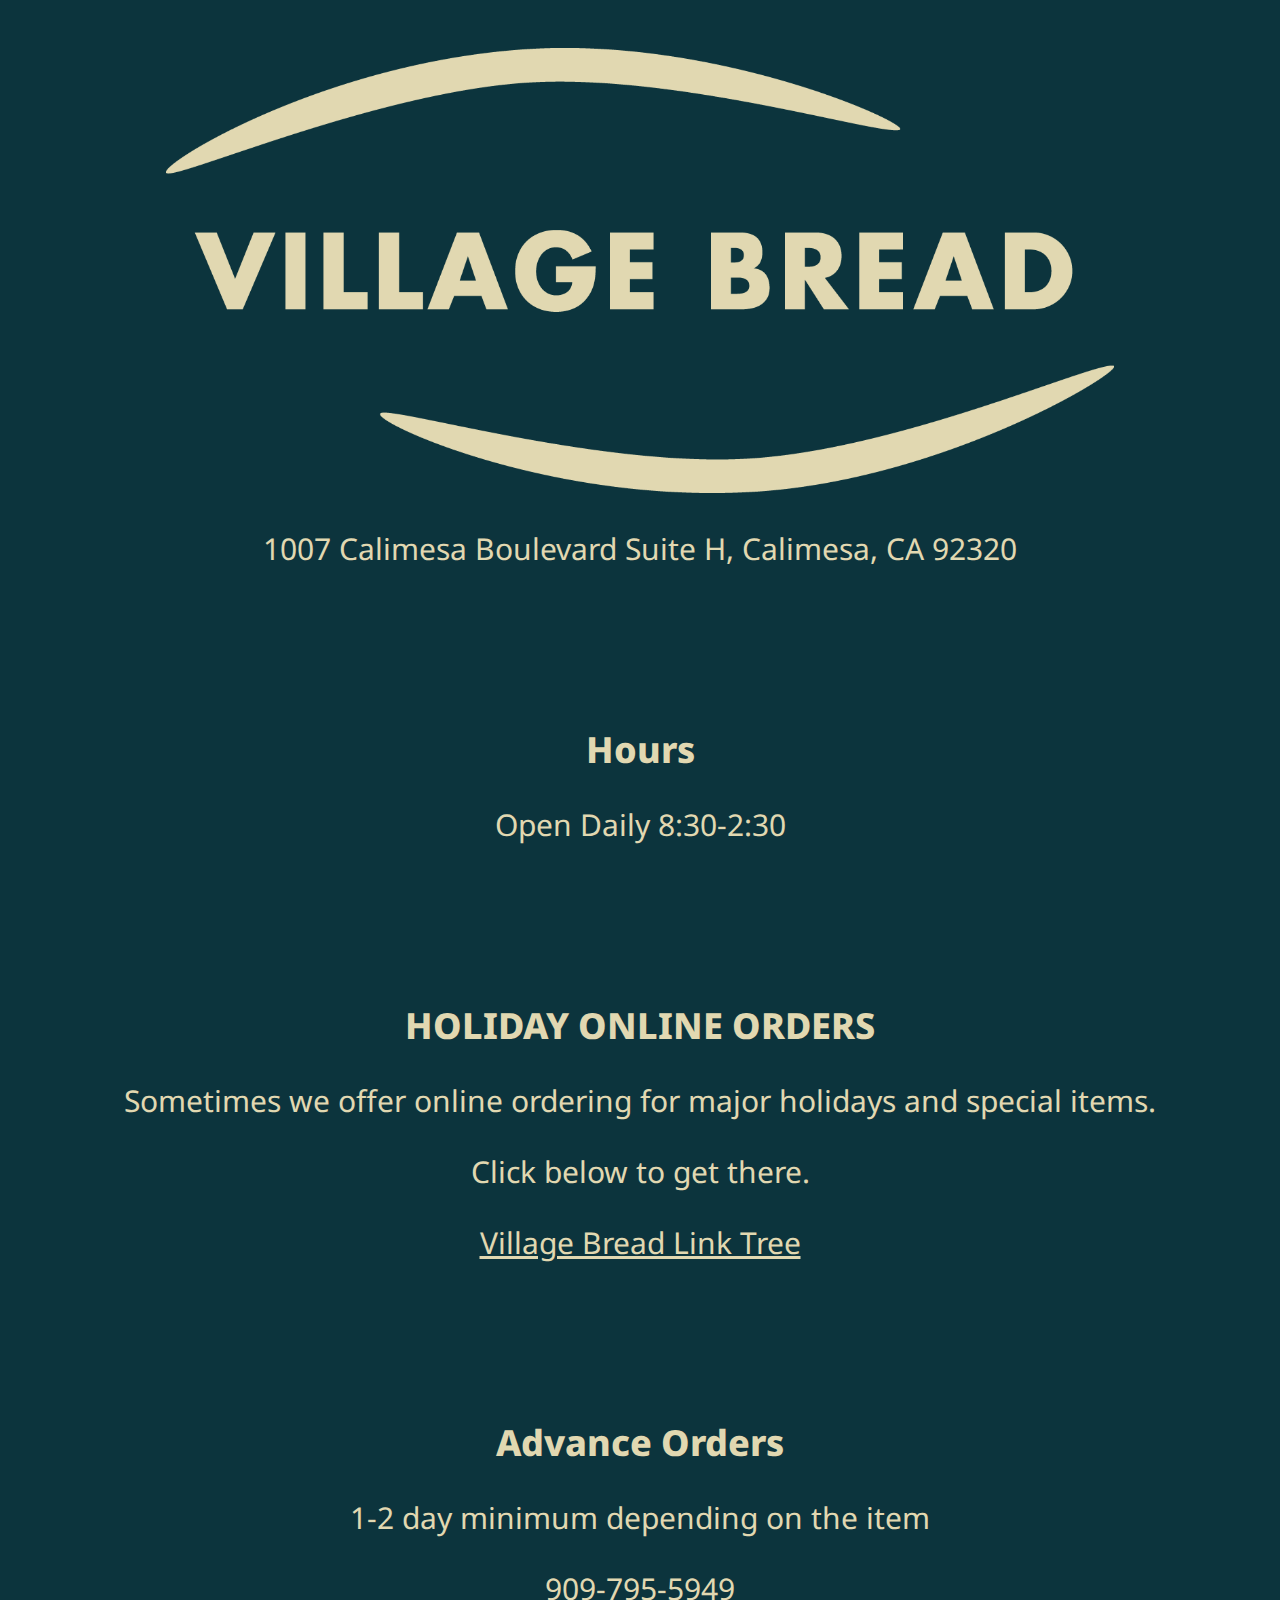
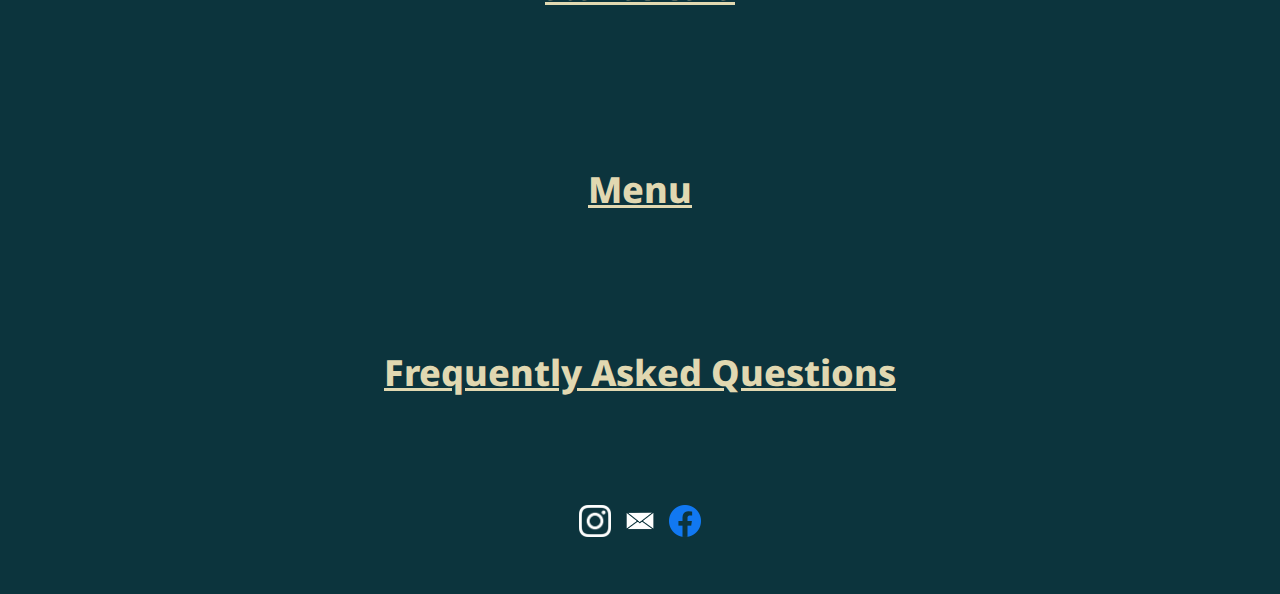
==== index.html @ a6a99154 "Update index.html" ====
<!DOCTYPE html>
<html lang="en">
<head>
  <meta charset="utf-8">
  <meta name="viewport" content="width=device-width">
  <meta name="Description" content="No pies. No cakes. No Squaw. No Sheepherders bread.">
  <title>Village Bread</title>
  <link rel="preload" href="/style.css" as="style" onload="this.onload=null;this.rel='stylesheet'">
  <link rel="stylesheet" href="/style.css">
  <link rel="preconnect" href="https://fonts.googleapis.com">
  <link rel="preconnect" href="https://fonts.gstatic.com" crossorigin>
  <link href="https://fonts.googleapis.com/css2?family=Noto+Sans:wght@400;800&display=swap" rel="stylesheet">
</head>
<body>
  <div class="grid">
    <div class="item">
      <img src="/assets/logo.png" alt="Village Bread">
      <p>1007 Calimesa Boulevard Suite H, Calimesa, CA 92320</p>
    </div>
    <div class="item">
      <h2>Hours</h2>
      <p>Open Daily 8:30-2:30</p>
    </div>
    <div class="item">
      <h2>HOLIDAY ONLINE ORDERS</h2>
      <p>
        Sometimes we offer online ordering for major holidays and special items.</p>
      <p>
        Click below to get there.</p>
      <p>
        <a href=http://linktr.ee/VillageBreadCalimesa>Village Bread Link Tree</a>
      </p>
    </div>
    <div class="item">
      <h2>Advance Orders</h2>
      <p>
        1-2 day minimum depending on the item
      <p>
        <a href="tel:1-909-795-5949">909-795-5949</a>
      </p>
    </div>
    <div class="item">
      <h2>
        <a href="/menu/082020.pdf">Menu</a>
      </h2>
    </div>
    <div class="item">
      <h2>
        <a href="/faq/">Frequently Asked Questions</a>
      </h2>
    </div>
    <div class="item">
      <div class="box">
        <a href="https://www.instagram.com/villagebreadcalimesa/">
          <img class="social" src="/assets/ig.png" alt="instagram">
        </a>
        <a href="mailto:info@villagebreadcalimesa.com">
          <img style="width: 50px;" src="/assets/email.png">
        </a>
        <a href="https://www.facebook.com/villagebreadcalimesa/">
          <img class="social" src="/assets/face.png" alt="facebook">
        </a>
      </div>
    </div>
  </div>
</body>
</html>
---- style.css ----
/* https://blog.logrocket.com/flexible-layouts-without-media-queries/ */
* {
  --fluid-size: var(--min-font-size) * 1px + (var(--max-font-size) - var(--min-font-size)) * ((100vw - 420px) / (1200 - 420));
}

.grid {
  --gap: 0px;
  display: grid;
  gap: var(--gap);

  /* Using clamp() */
  grid-template-columns:
    repeat(
      auto-fit,
      minmax(
        clamp(
          100% - var(--gap),
          (50rem - 100%) * 999,
          100%),
        1fr
      )
    );
}

.item {
  padding: 3rem;
  text-align: center;
}

.item img {
  max-width: 80%;
}

.logo {
  width: 7rem;
}

body {
  padding: 0;
  margin: 0;
  background-color: #0c343d;
  color: #e1d8b1;
  font-family: 'Noto Sans', sans-serif;
  font-weight: 400;
}

h1, h2 {
  font-weight: 800;
  margin-bottom: 0.5rem;
}

h1, h2, p, li {
  font-size:
    clamp(
        var(--min-font-size) * 1px,
        var(--fluid-size),
        var(--max-font-size) * 1px
    );
}

h1 {
  --min-font-size: 40;
  --max-font-size: 60;
}

h2 {
  --min-font-size: 24;
  --max-font-size: 36;
}

p {
  --min-font-size: 18;
  --max-font-size: 30;
}

li {
  --min-font-size: 14;
  --max-font-size: 24;
}

a {
  color: #e1d8b1;
}

a:hover {
  color: #fff2cc;
}

.box {
  display: flex;
  justify-content: center;
  align-items: center;
}

.social {
  width: 40px;
}

/* FAQ - adapted from https://codeconvey.com/html-expand-collapse-text-without-javascript/ */
.accordion > input[name="collapse"] {
  display: none;
}

.accordion .content {
  overflow: hidden;
  height: 0;
  transition: 0.5s;
}

.accordion label {
  cursor: pointer;
}

.accordion .handle label:before {
  content: "~";
  display: inline-block;
  margin-right: 10px;
  line-height: 1.556em;
  vertical-align: middle;
  transition: 0.4s;
}

.accordion > input[name="collapse"]:checked ~ .handle label:before {
    transform: rotate(180deg);
    transform-origin: center;
    transition: 0.4s;
}

.accordion > input[name="collapse"]:checked ~ .content {
  height: unset; /* how to animate variable height? */
  transition: height 0.5s;
}
---- style.css ----
/* https://blog.logrocket.com/flexible-layouts-without-media-queries/ */
* {
  --fluid-size: var(--min-font-size) * 1px + (var(--max-font-size) - var(--min-font-size)) * ((100vw - 420px) / (1200 - 420));
}

.grid {
  --gap: 0px;
  display: grid;
  gap: var(--gap);

  /* Using clamp() */
  grid-template-columns:
    repeat(
      auto-fit,
      minmax(
        clamp(
          100% - var(--gap),
          (50rem - 100%) * 999,
          100%),
        1fr
      )
    );
}

.item {
  padding: 3rem;
  text-align: center;
}

.item img {
  max-width: 80%;
}

.logo {
  width: 7rem;
}

body {
  padding: 0;
  margin: 0;
  background-color: #0c343d;
  color: #e1d8b1;
  font-family: 'Noto Sans', sans-serif;
  font-weight: 400;
}

h1, h2 {
  font-weight: 800;
  margin-bottom: 0.5rem;
}

h1, h2, p, li {
  font-size:
    clamp(
        var(--min-font-size) * 1px,
        var(--fluid-size),
        var(--max-font-size) * 1px
    );
}

h1 {
  --min-font-size: 40;
  --max-font-size: 60;
}

h2 {
  --min-font-size: 24;
  --max-font-size: 36;
}

p {
  --min-font-size: 18;
  --max-font-size: 30;
}

li {
  --min-font-size: 14;
  --max-font-size: 24;
}

a {
  color: #e1d8b1;
}

a:hover {
  color: #fff2cc;
}

.box {
  display: flex;
  justify-content: center;
  align-items: center;
}

.social {
  width: 40px;
}

/* FAQ - adapted from https://codeconvey.com/html-expand-collapse-text-without-javascript/ */
.accordion > input[name="collapse"] {
  display: none;
}

.accordion .content {
  overflow: hidden;
  height: 0;
  transition: 0.5s;
}

.accordion label {
  cursor: pointer;
}

.accordion .handle label:before {
  content: "~";
  display: inline-block;
  margin-right: 10px;
  line-height: 1.556em;
  vertical-align: middle;
  transition: 0.4s;
}

.accordion > input[name="collapse"]:checked ~ .handle label:before {
    transform: rotate(180deg);
    transform-origin: center;
    transition: 0.4s;
}

.accordion > input[name="collapse"]:checked ~ .content {
  height: unset; /* how to animate variable height? */
  transition: height 0.5s;
}
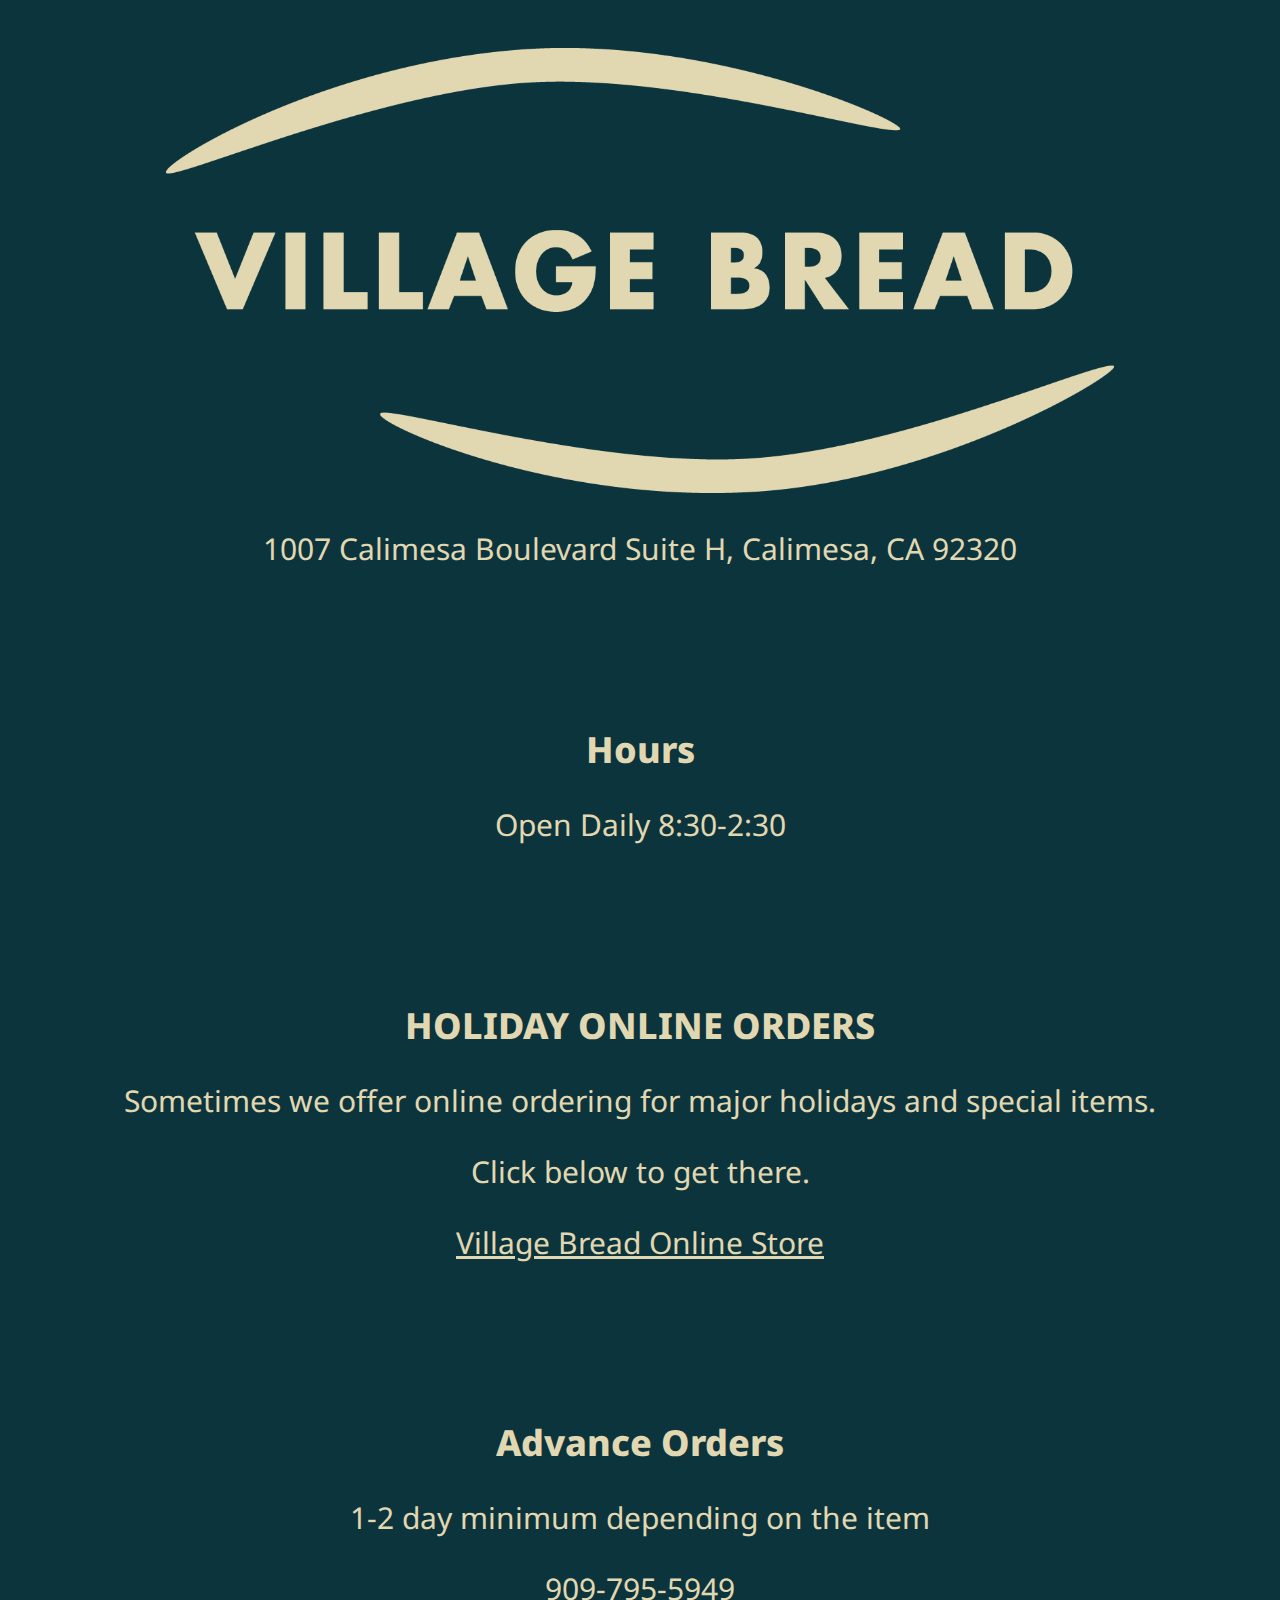
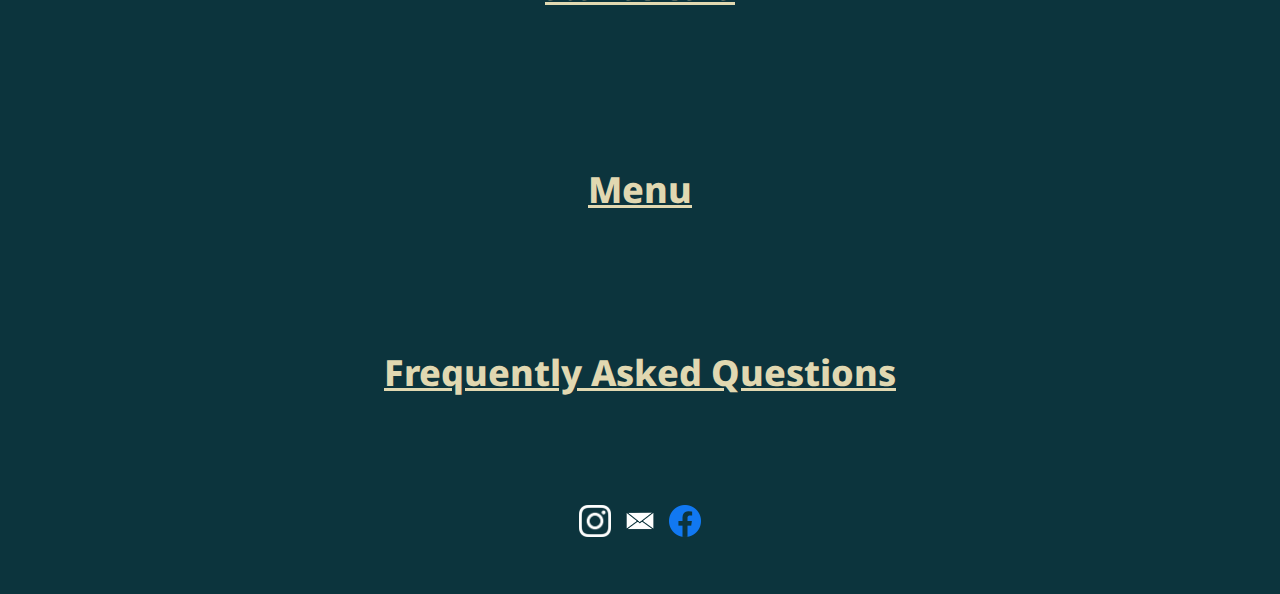
==== commit fc455b4e: "Update index.html" ====
--- a/index.html
+++ b/index.html
@@ -28,7 +28,7 @@
       <p>
         Click below to get there.</p>
       <p>
-        <a href=http://linktr.ee/VillageBreadCalimesa>Village Bread Link Tree</a>
+        <a href="https://village-bread-inc.square.site">Village Bread Online Store</a>
       </p>
     </div>
     <div class="item">
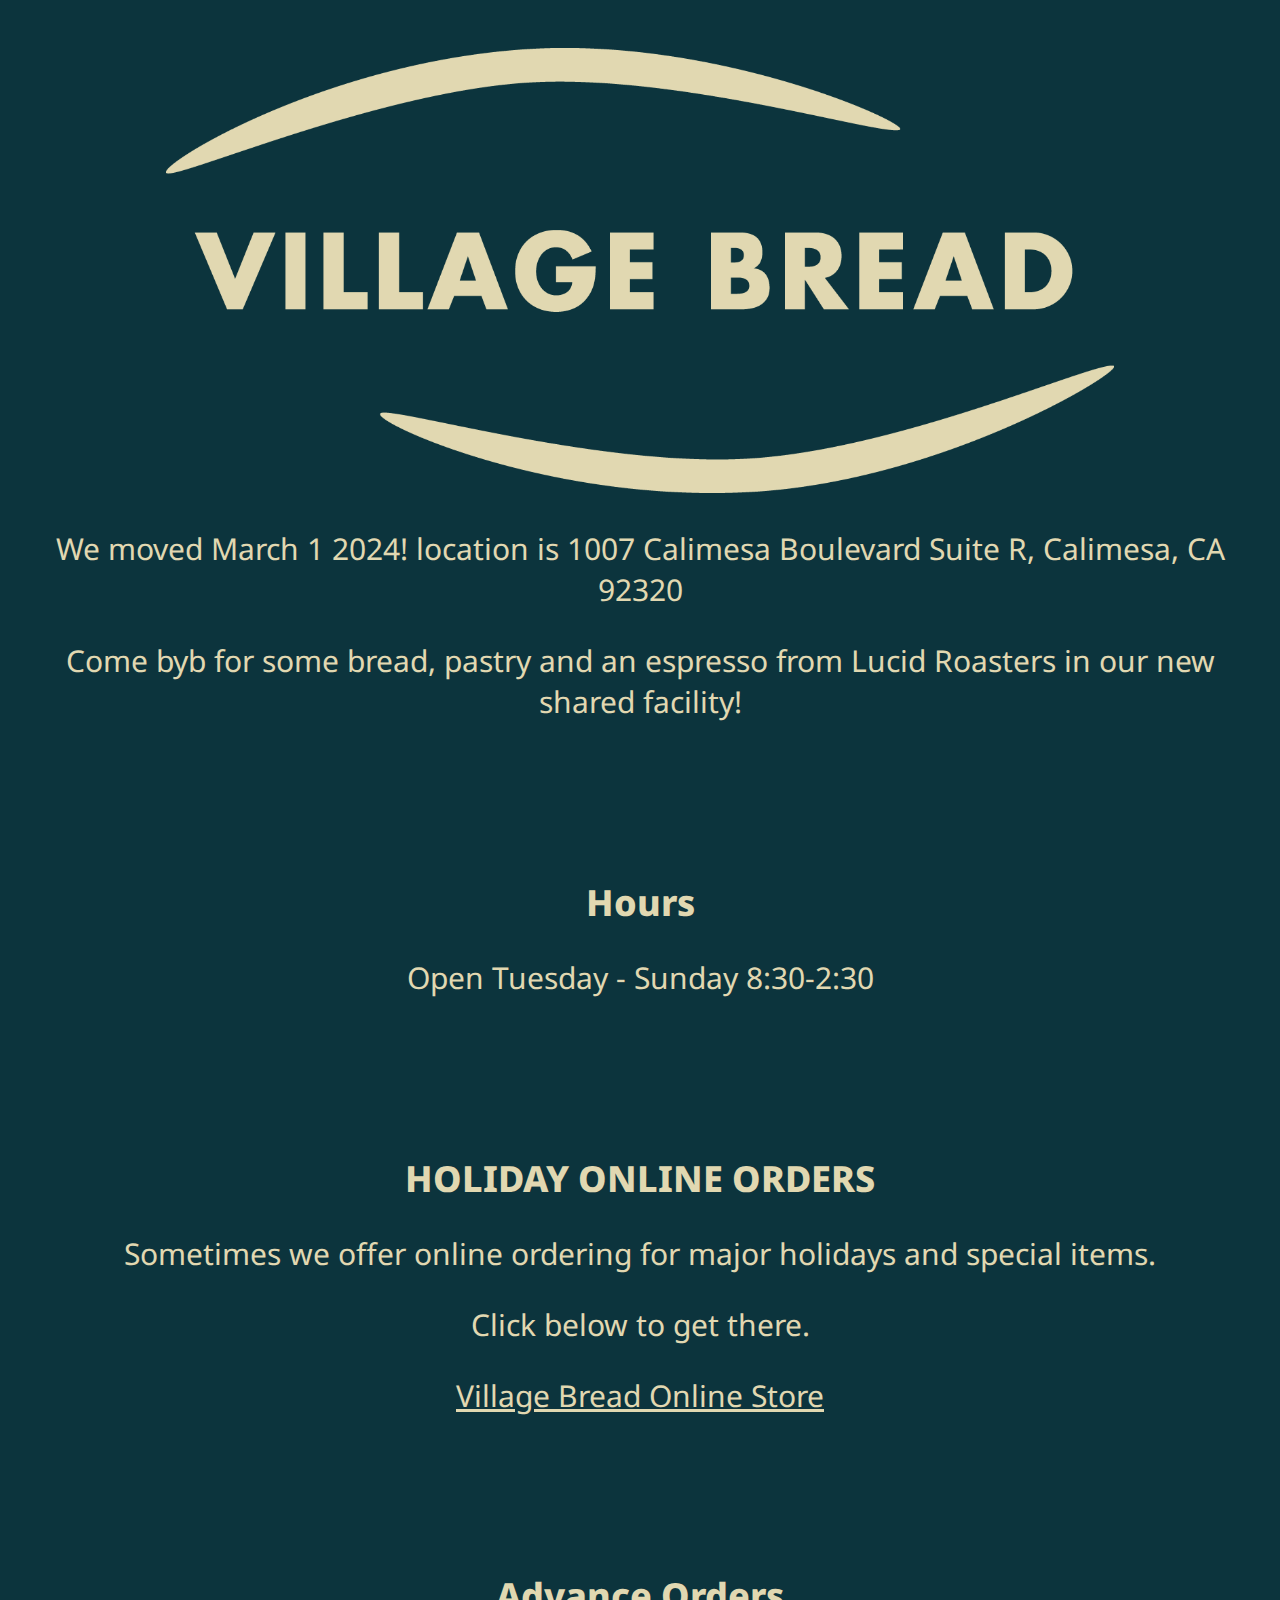
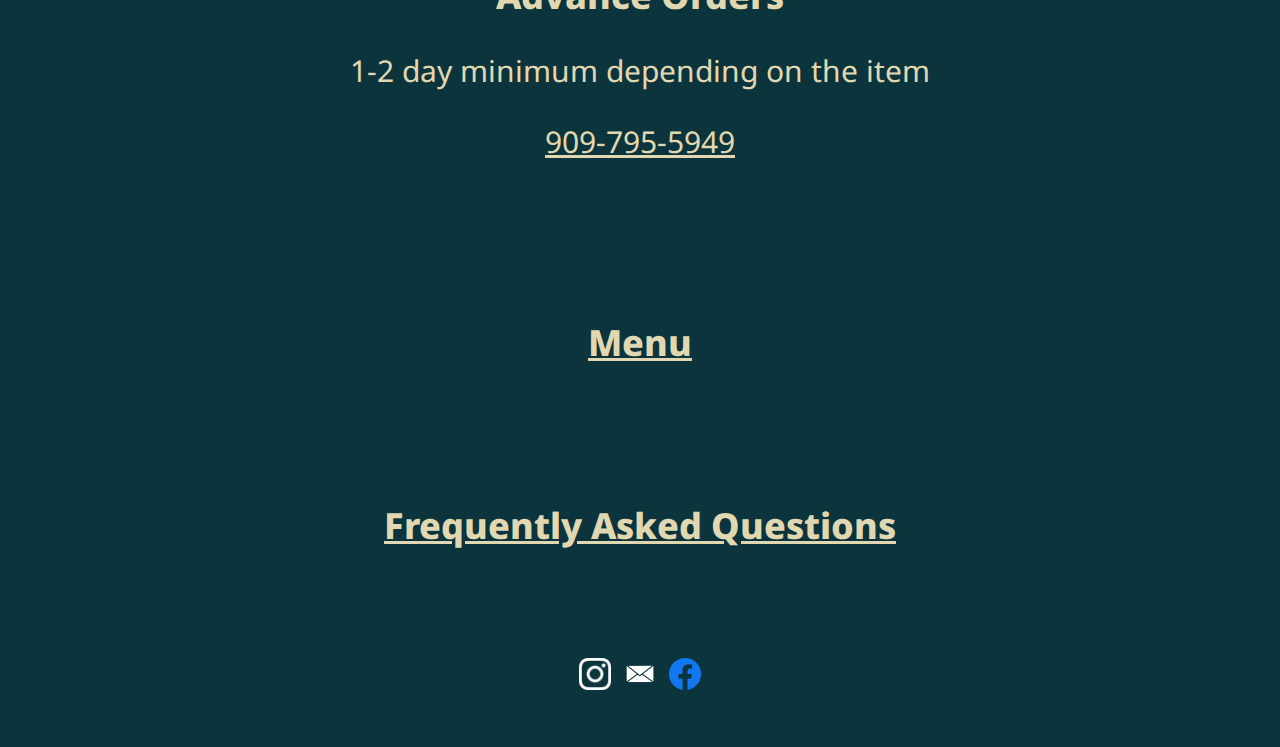
==== commit 17ed7a1b: "Update index.html" ====
--- a/index.html
+++ b/index.html
@@ -15,11 +15,12 @@
   <div class="grid">
     <div class="item">
       <img src="/assets/logo.png" alt="Village Bread">
-      <p>1007 Calimesa Boulevard Suite H, Calimesa, CA 92320</p>
+      <p>We moved March 1 2024!  location is 1007 Calimesa Boulevard Suite R, Calimesa, CA 92320</p>
+      <p>Come byb for some bread, pastry and an espresso from Lucid Roasters in our new shared facility!</p>
     </div>
     <div class="item">
       <h2>Hours</h2>
-      <p>Open Daily 8:30-2:30</p>
+      <p>Open Tuesday - Sunday 8:30-2:30</p>
     </div>
     <div class="item">
       <h2>HOLIDAY ONLINE ORDERS</h2>
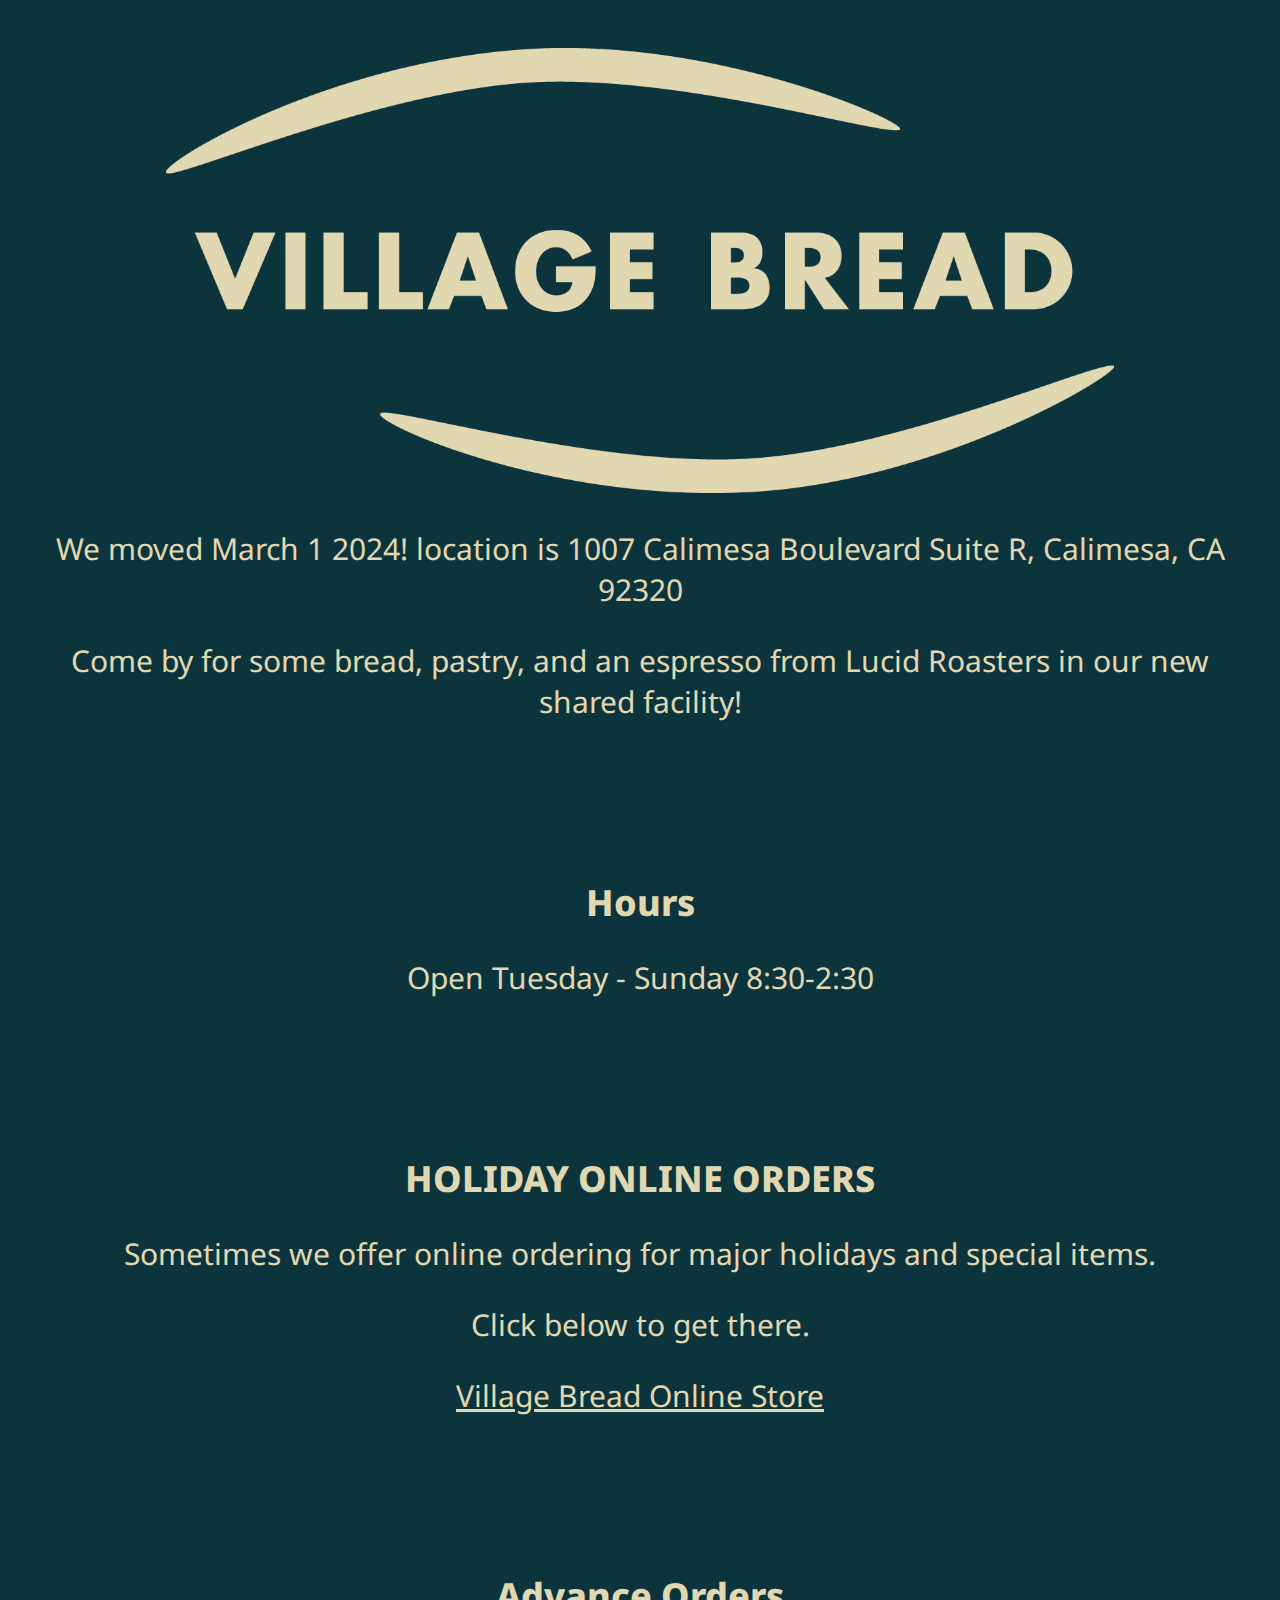
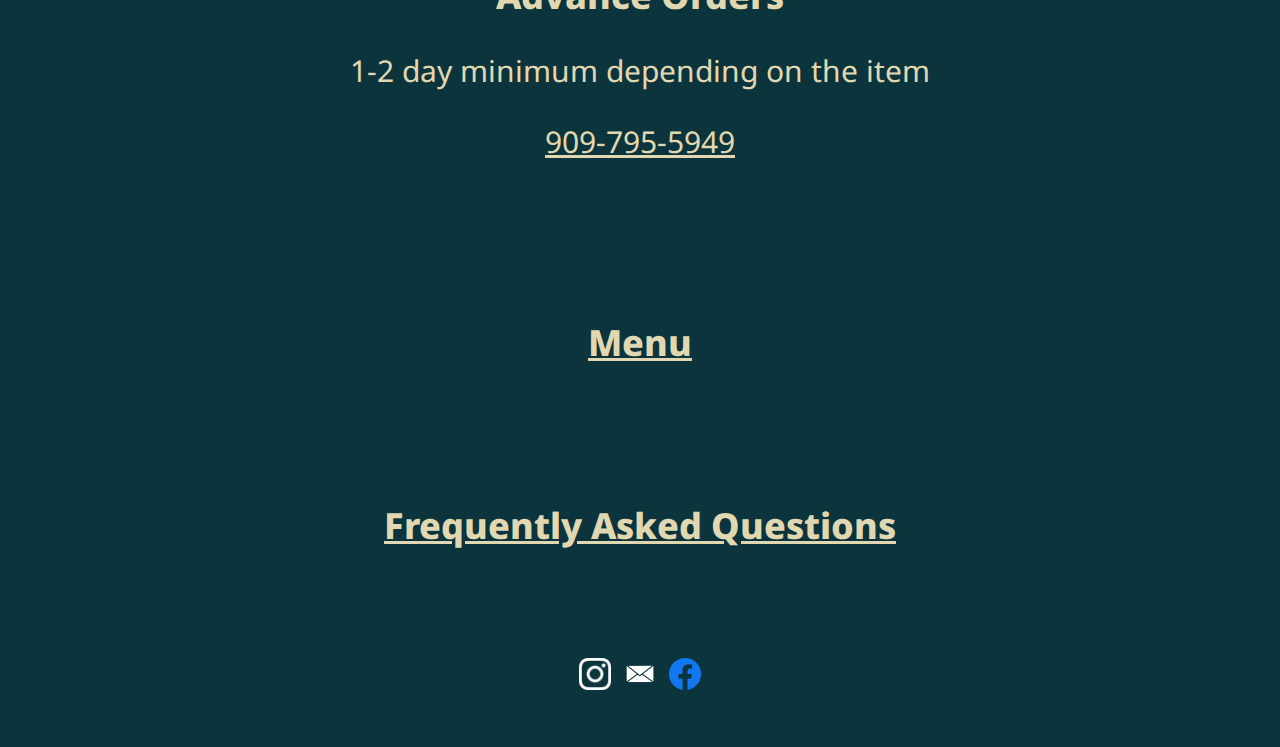
==== commit ec59fd36: "Update index.html" ====
--- a/index.html
+++ b/index.html
@@ -16,7 +16,7 @@
     <div class="item">
       <img src="/assets/logo.png" alt="Village Bread">
       <p>We moved March 1 2024!  location is 1007 Calimesa Boulevard Suite R, Calimesa, CA 92320</p>
-      <p>Come byb for some bread, pastry and an espresso from Lucid Roasters in our new shared facility!</p>
+      <p>Come by for some bread, pastry, and an espresso from Lucid Roasters in our new shared facility!</p>
     </div>
     <div class="item">
       <h2>Hours</h2>
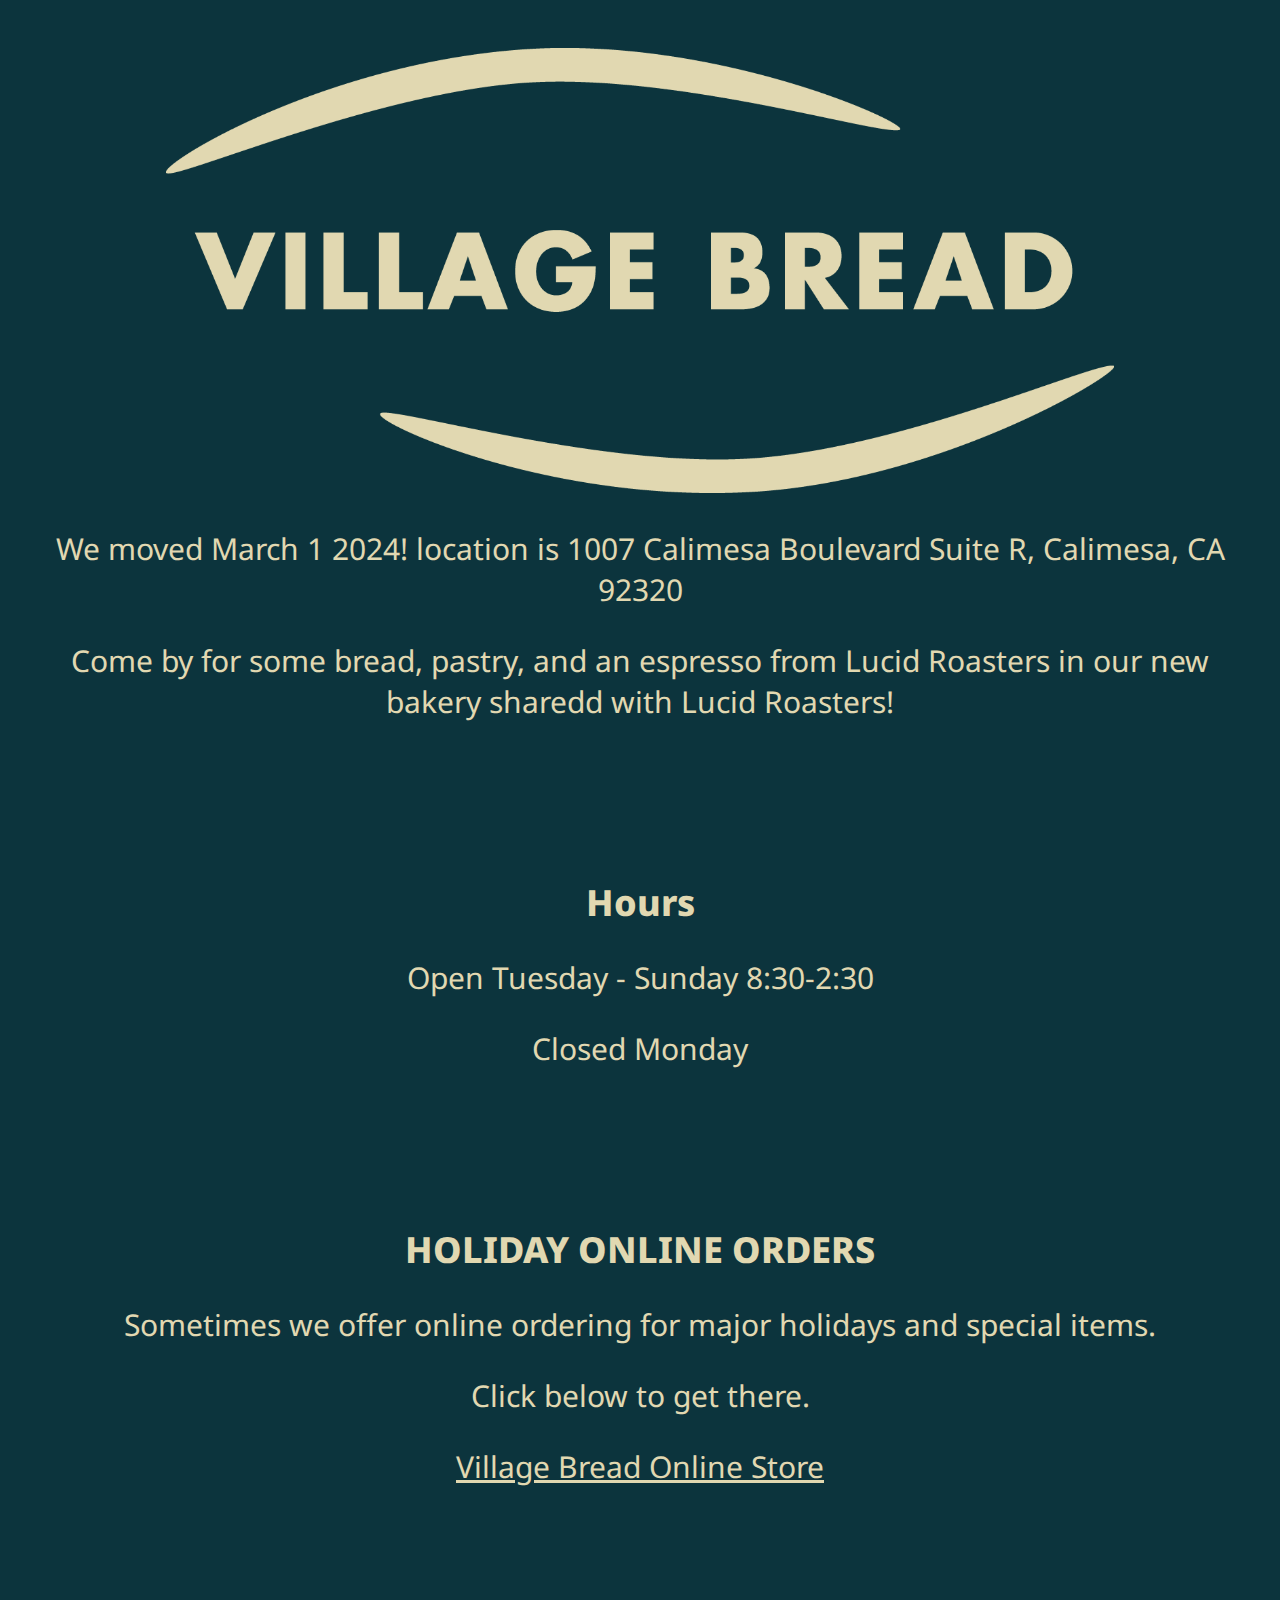
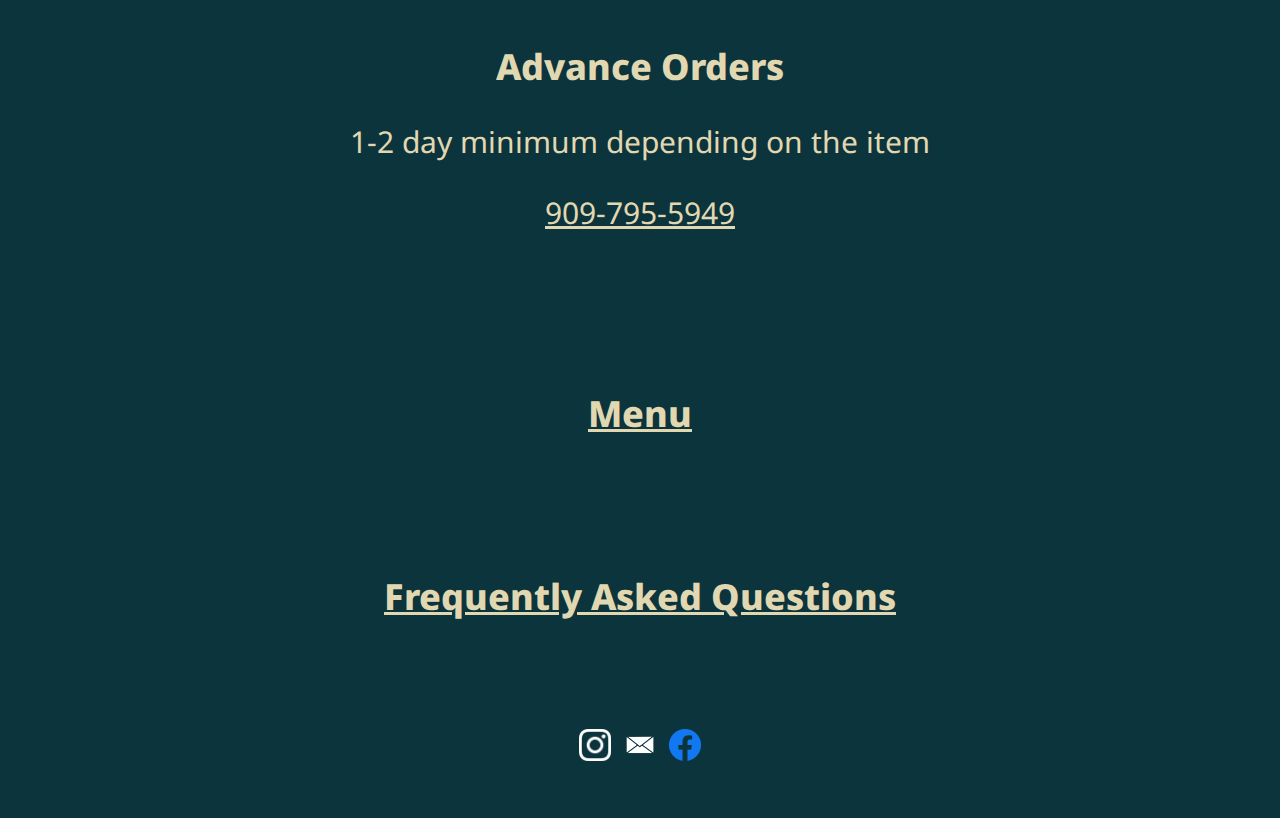
==== commit 04846491: "Update index.html" ====
--- a/index.html
+++ b/index.html
@@ -16,11 +16,12 @@
     <div class="item">
       <img src="/assets/logo.png" alt="Village Bread">
       <p>We moved March 1 2024!  location is 1007 Calimesa Boulevard Suite R, Calimesa, CA 92320</p>
-      <p>Come by for some bread, pastry, and an espresso from Lucid Roasters in our new shared facility!</p>
+      <p>Come by for some bread, pastry, and an espresso from Lucid Roasters in our new bakery sharedd with Lucid Roasters!</p>
     </div>
     <div class="item">
       <h2>Hours</h2>
       <p>Open Tuesday - Sunday 8:30-2:30</p>
+      <p>Closed Monday</p>
     </div>
     <div class="item">
       <h2>HOLIDAY ONLINE ORDERS</h2>
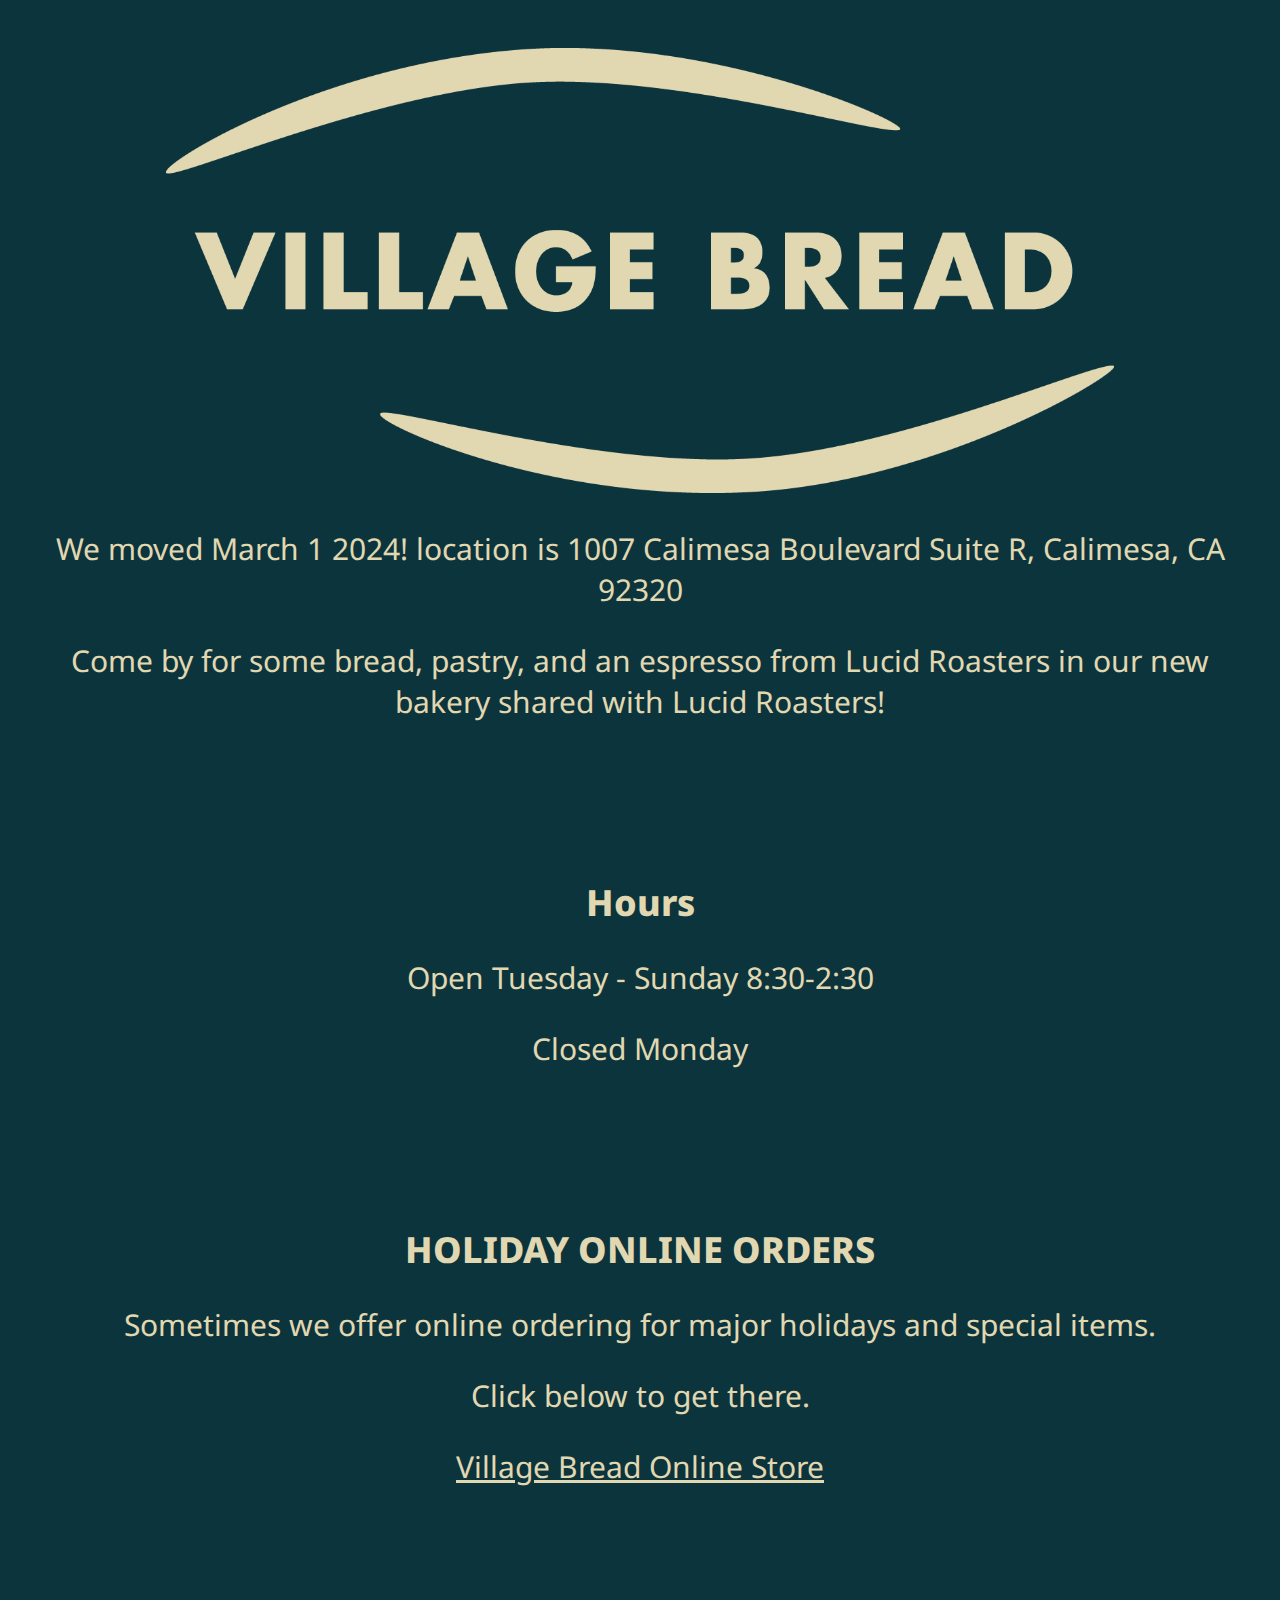
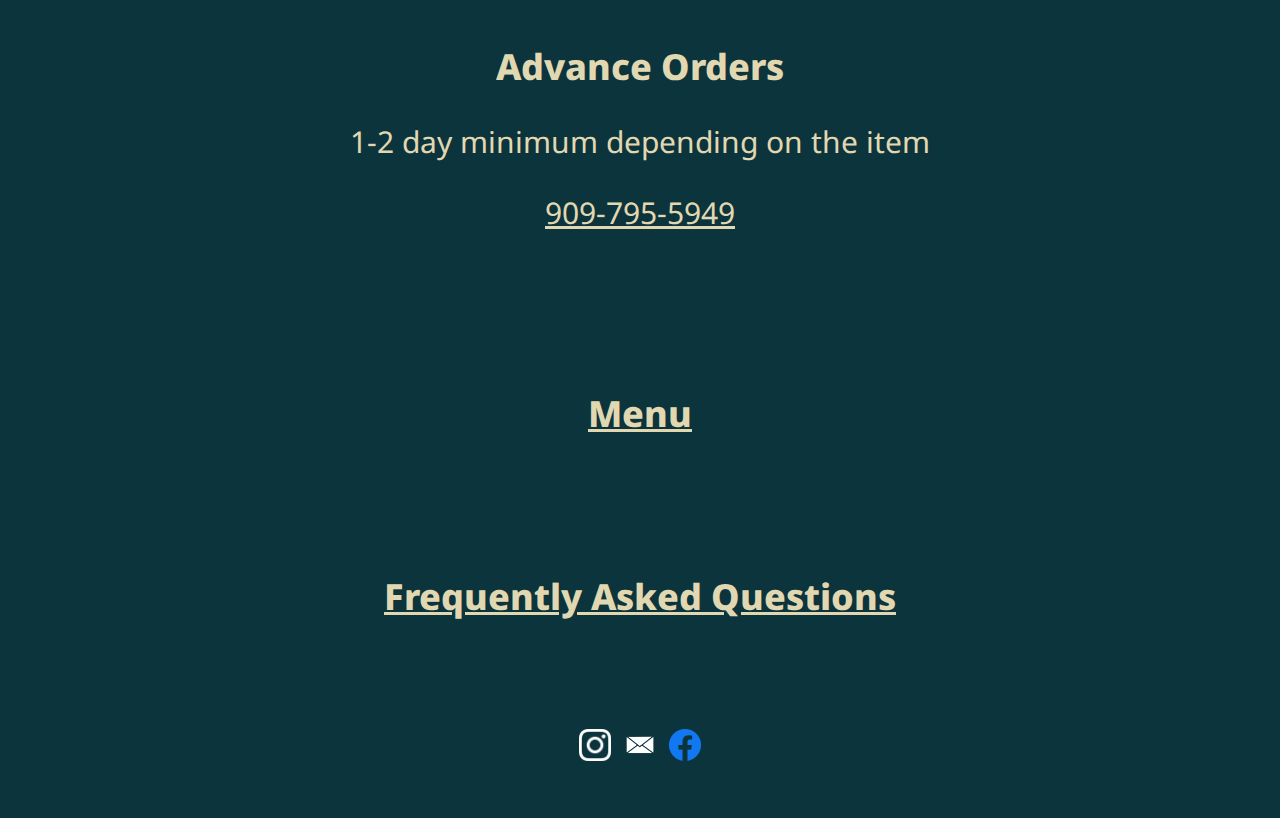
==== commit 24a7ad58: "Update index.html" ====
--- a/index.html
+++ b/index.html
@@ -16,7 +16,7 @@
     <div class="item">
       <img src="/assets/logo.png" alt="Village Bread">
       <p>We moved March 1 2024!  location is 1007 Calimesa Boulevard Suite R, Calimesa, CA 92320</p>
-      <p>Come by for some bread, pastry, and an espresso from Lucid Roasters in our new bakery sharedd with Lucid Roasters!</p>
+      <p>Come by for some bread, pastry, and an espresso from Lucid Roasters in our new bakery shared with Lucid Roasters!</p>
     </div>
     <div class="item">
       <h2>Hours</h2>
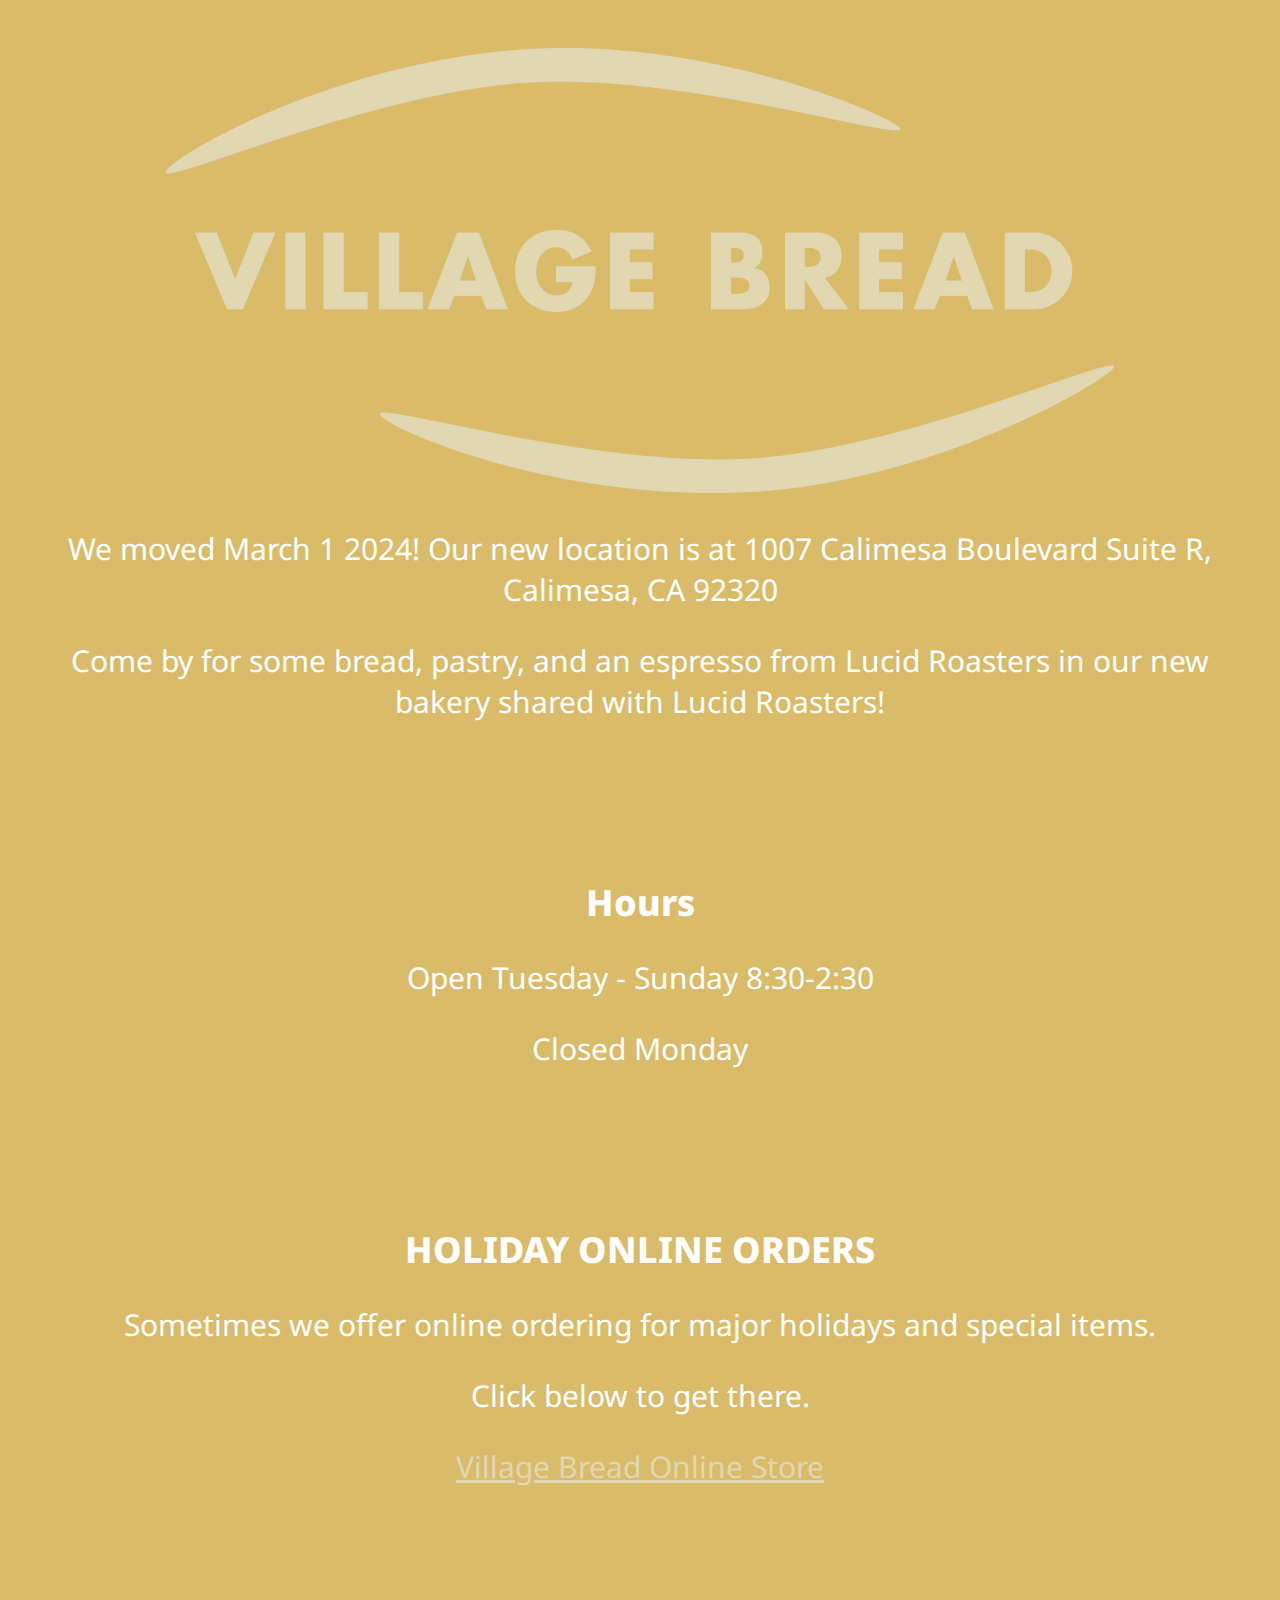
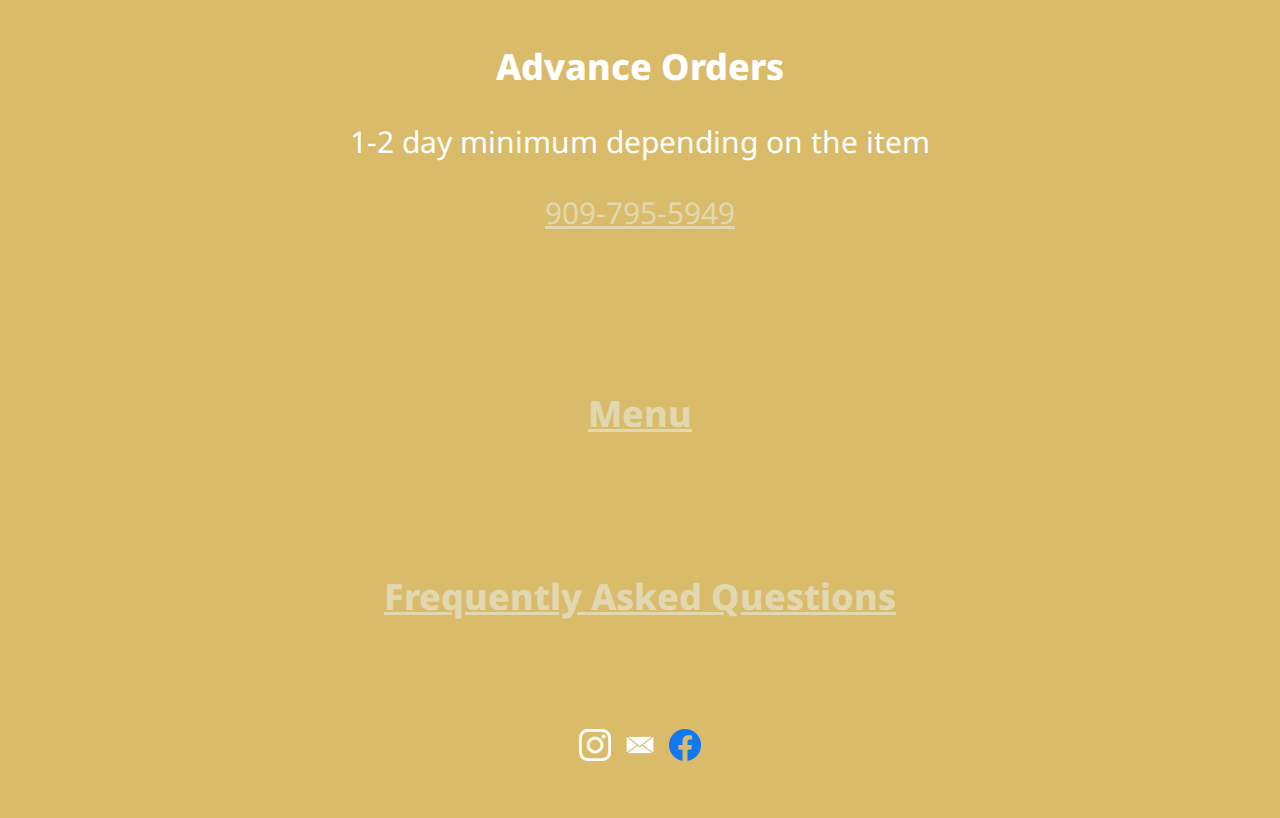
==== commit 0ac45e18: "Update index.html" ====
--- a/index.html
+++ b/index.html
@@ -15,7 +15,7 @@
   <div class="grid">
     <div class="item">
       <img src="/assets/logo.png" alt="Village Bread">
-      <p>We moved March 1 2024!  location is 1007 Calimesa Boulevard Suite R, Calimesa, CA 92320</p>
+      <p>We moved March 1 2024! Our new location is at 1007 Calimesa Boulevard Suite R, Calimesa, CA 92320</p>
       <p>Come by for some bread, pastry, and an espresso from Lucid Roasters in our new bakery shared with Lucid Roasters!</p>
     </div>
     <div class="item">
--- a/style.css
+++ b/style.css
@@ -38,8 +38,8 @@
 body {
   padding: 0;
   margin: 0;
-  background-color: #0c343d;
-  color: #e1d8b1;
+  background-color: #d9bb6a;
+  color: #ffffff;
   font-family: 'Noto Sans', sans-serif;
   font-weight: 400;
 }
--- a/style.css
+++ b/style.css
@@ -38,8 +38,8 @@
 body {
   padding: 0;
   margin: 0;
-  background-color: #0c343d;
-  color: #e1d8b1;
+  background-color: #d9bb6a;
+  color: #ffffff;
   font-family: 'Noto Sans', sans-serif;
   font-weight: 400;
 }
